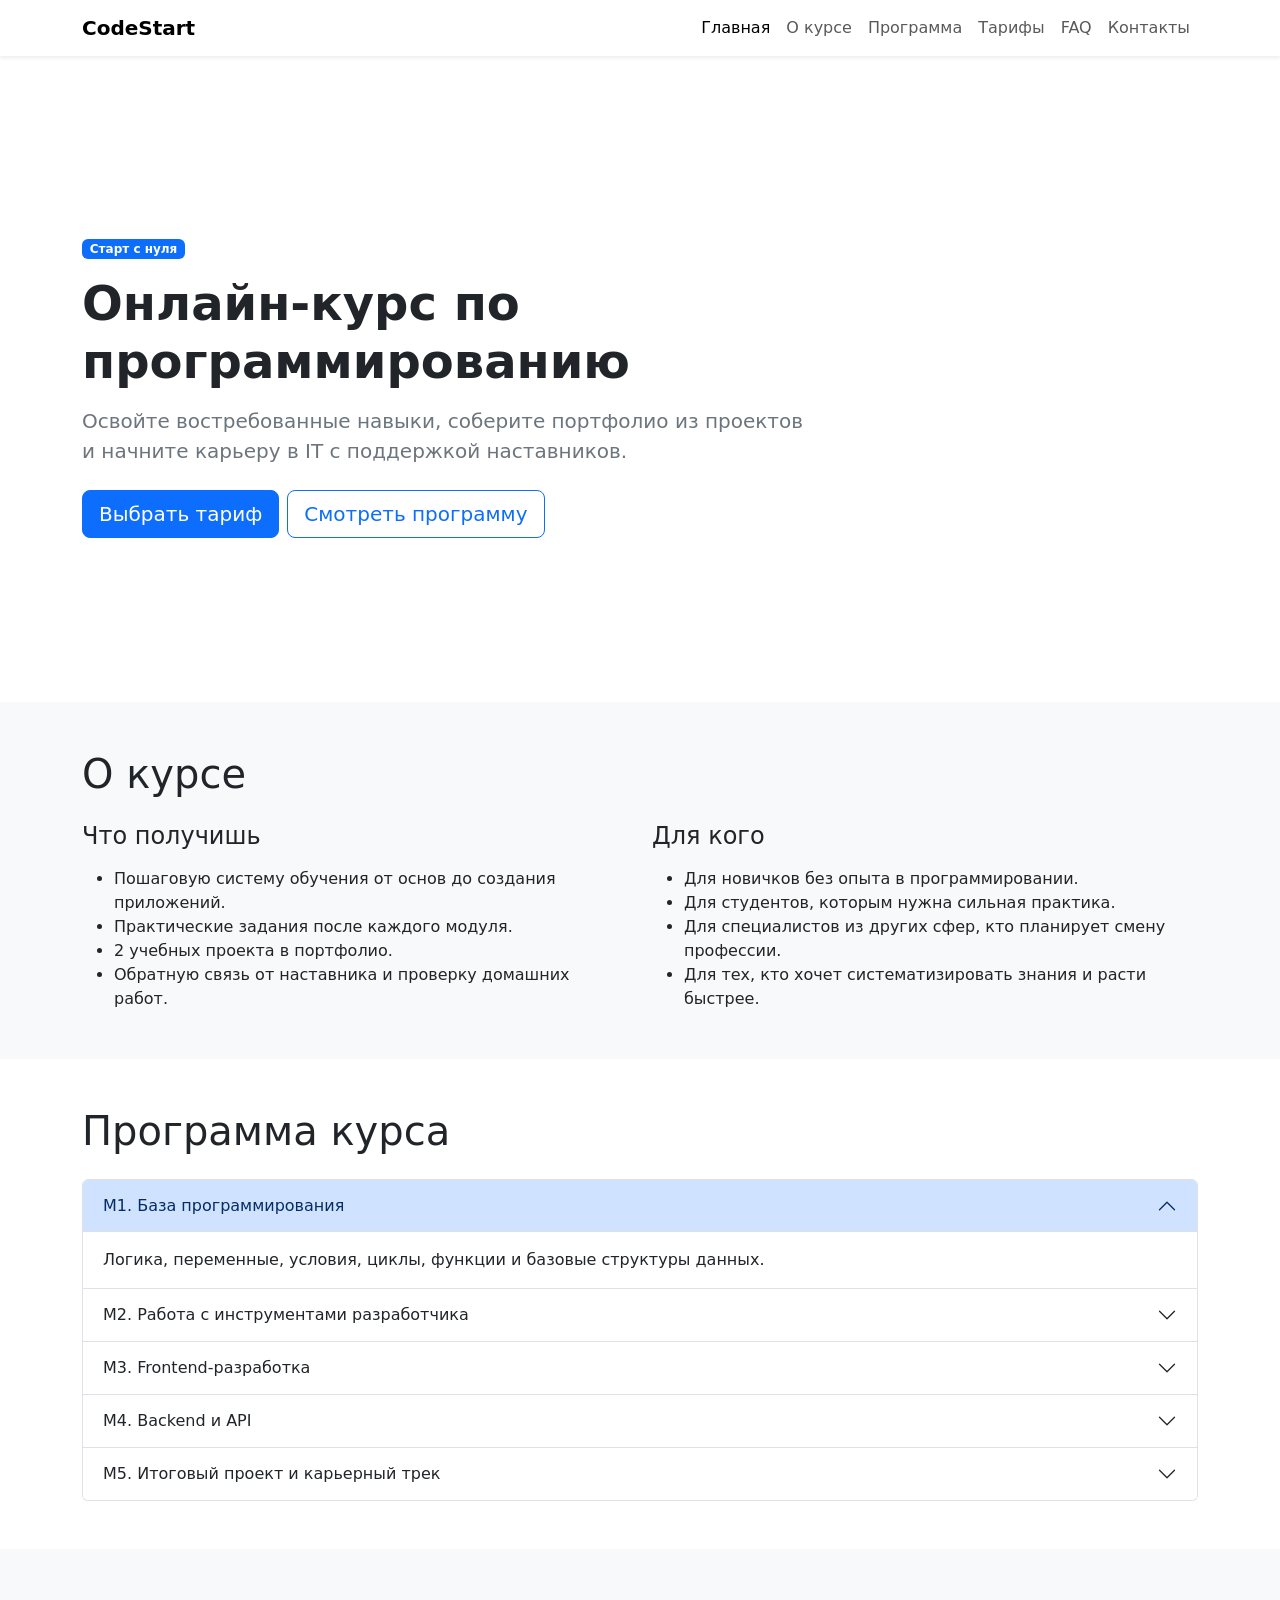
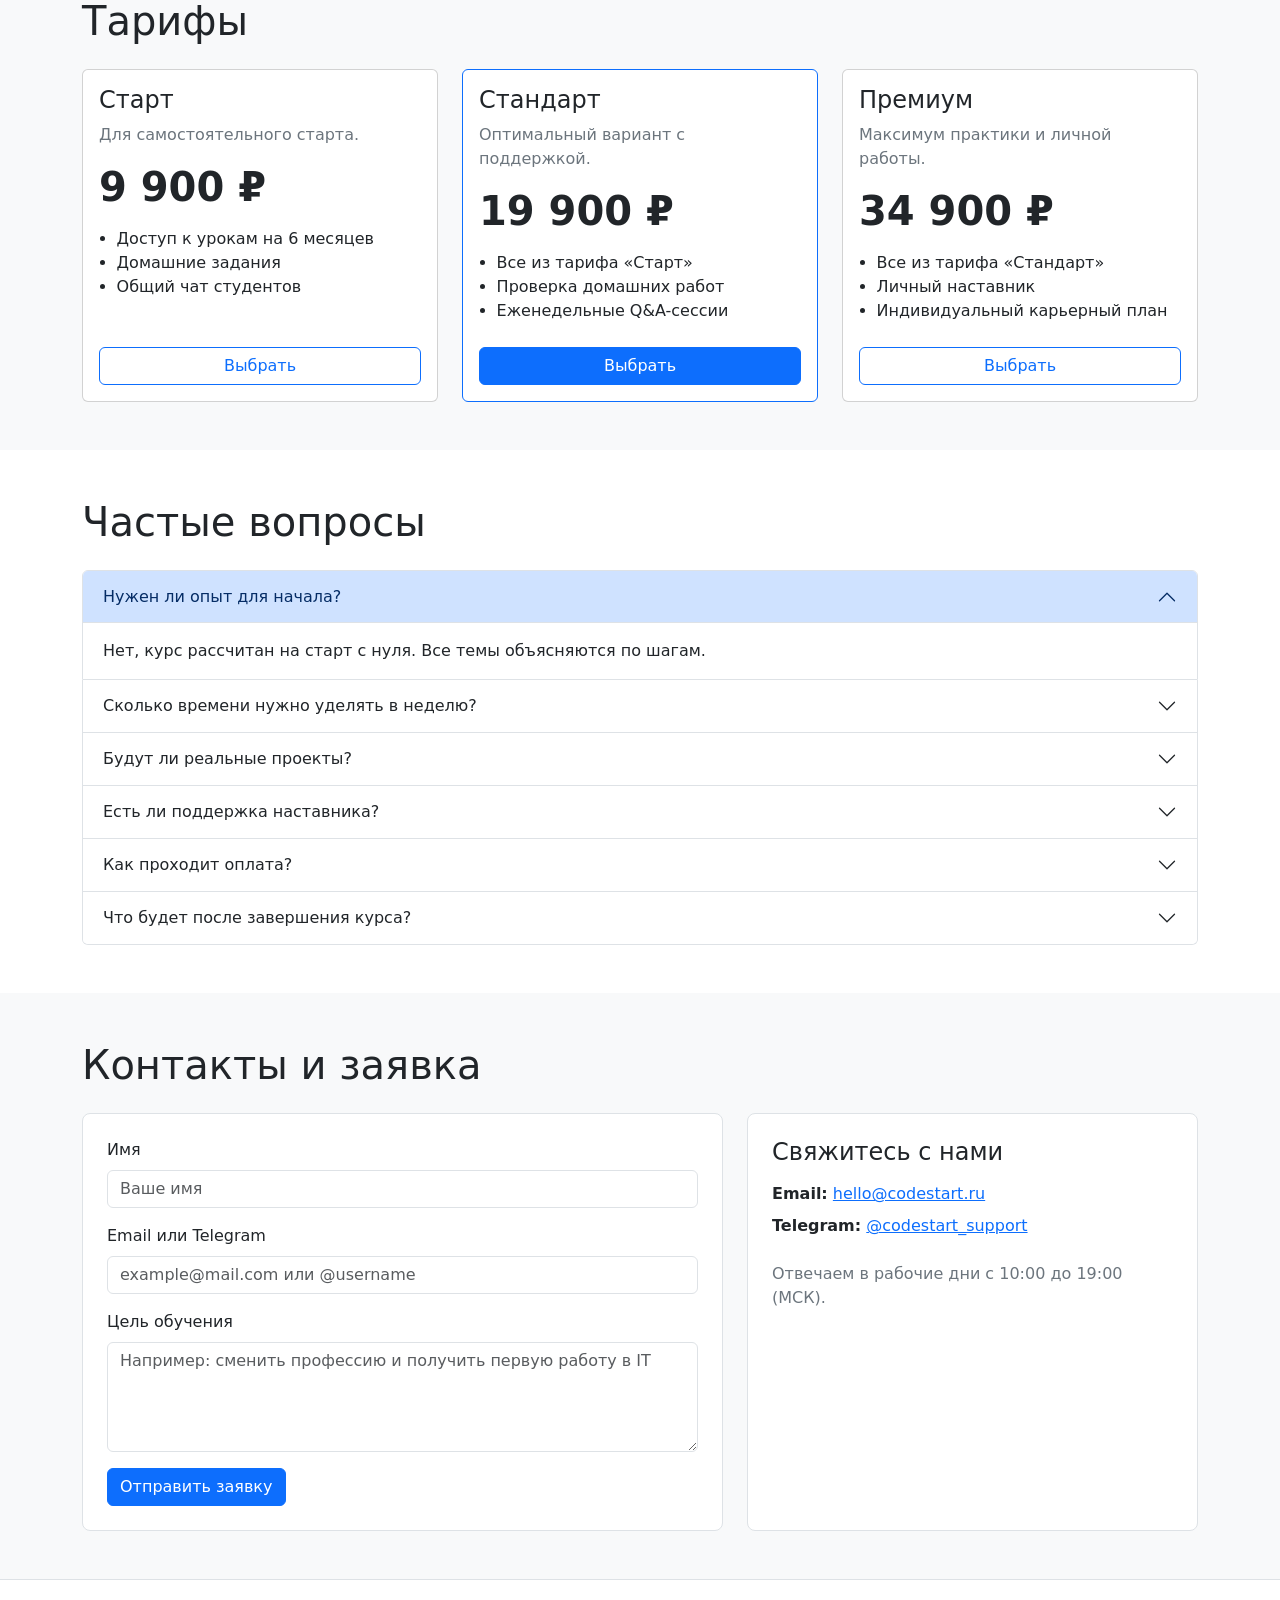
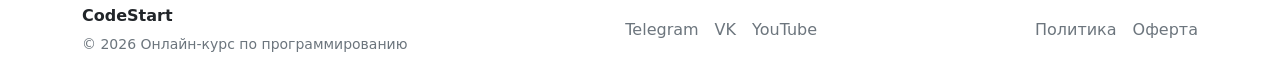
==== index.html @ e0443b55 "initial commit" ====
﻿<!doctype html>
<html lang="ru">
<head>
  <meta charset="utf-8">
  <meta name="viewport" content="width=device-width, initial-scale=1">
  <meta name="description" content="Онлайн-курс по программированию: обучение с нуля, практика на проектах, поддержка наставника.">
  <title>Онлайн-курс по программированию</title>
  <link href="https://cdn.jsdelivr.net/npm/bootstrap@5.3.3/dist/css/bootstrap.min.css" rel="stylesheet" integrity="sha384-QWTKZyjpPEjISv5WaRU9OFeRpok6YctnYmDr5pNlyT2bRjXh0JMhjY6hW+ALEwIH" crossorigin="anonymous">
  <link rel="stylesheet" href="css/style.css">
</head>
<body data-bs-spy="scroll" data-bs-target="#mainNav" data-bs-offset="90" tabindex="0">
  <header>
    <nav id="mainNav" class="navbar navbar-expand-lg navbar-light bg-white shadow-sm fixed-top" aria-label="Главная навигация">
      <div class="container">
        <a class="navbar-brand fw-semibold" href="#top">CodeStart</a>
        <button class="navbar-toggler" type="button" data-bs-toggle="collapse" data-bs-target="#navbarMenu" aria-controls="navbarMenu" aria-expanded="false" aria-label="Открыть или закрыть меню навигации">
          <span class="navbar-toggler-icon"></span>
        </button>
        <div class="collapse navbar-collapse" id="navbarMenu">
          <ul class="navbar-nav ms-auto mb-2 mb-lg-0">
            <li class="nav-item"><a class="nav-link" href="#top">Главная</a></li>
            <li class="nav-item"><a class="nav-link" href="#about">О курсе</a></li>
            <li class="nav-item"><a class="nav-link" href="#program">Программа</a></li>
            <li class="nav-item"><a class="nav-link" href="#pricing">Тарифы</a></li>
            <li class="nav-item"><a class="nav-link" href="#faq">FAQ</a></li>
            <li class="nav-item"><a class="nav-link" href="#contacts">Контакты</a></li>
          </ul>
        </div>
      </div>
    </nav>
  </header>

  <main>
    <section id="top" class="hero section-anchor py-5">
      <div class="container py-5">
        <div class="row align-items-center g-4">
          <div class="col-lg-8">
            <span class="badge text-bg-primary mb-3">Старт с нуля</span>
            <h1 class="display-5 fw-bold mb-3">Онлайн-курс по программированию</h1>
            <p class="lead text-secondary mb-4">Освойте востребованные навыки, соберите портфолио из проектов и начните карьеру в IT с поддержкой наставников.</p>
            <div class="d-flex flex-wrap gap-2">
              <a href="#pricing" class="btn btn-primary btn-lg">Выбрать тариф</a>
              <a href="#program" class="btn btn-outline-primary btn-lg">Смотреть программу</a>
            </div>
          </div>
        </div>
      </div>
    </section>

    <section id="about" class="section-anchor py-5 bg-light">
      <div class="container">
        <h2 class="h1 mb-4">О курсе</h2>
        <div class="row g-4">
          <div class="col-md-6">
            <h3 class="h4 mb-3">Что получишь</h3>
            <ul class="mb-0">
              <li>Пошаговую систему обучения от основ до создания приложений.</li>
              <li>Практические задания после каждого модуля.</li>
              <li>2 учебных проекта в портфолио.</li>
              <li>Обратную связь от наставника и проверку домашних работ.</li>
            </ul>
          </div>
          <div class="col-md-6">
            <h3 class="h4 mb-3">Для кого</h3>
            <ul class="mb-0">
              <li>Для новичков без опыта в программировании.</li>
              <li>Для студентов, которым нужна сильная практика.</li>
              <li>Для специалистов из других сфер, кто планирует смену профессии.</li>
              <li>Для тех, кто хочет систематизировать знания и расти быстрее.</li>
            </ul>
          </div>
        </div>
      </div>
    </section>

    <section id="program" class="section-anchor py-5">
      <div class="container">
        <h2 class="h1 mb-4">Программа курса</h2>
        <div class="accordion" id="programAccordion">
          <div class="accordion-item">
            <h3 class="accordion-header" id="programHeadingOne">
              <button class="accordion-button" type="button" data-bs-toggle="collapse" data-bs-target="#programCollapseOne" aria-expanded="true" aria-controls="programCollapseOne">
                М1. База программирования
              </button>
            </h3>
            <div id="programCollapseOne" class="accordion-collapse collapse show" aria-labelledby="programHeadingOne" data-bs-parent="#programAccordion">
              <div class="accordion-body">Логика, переменные, условия, циклы, функции и базовые структуры данных.</div>
            </div>
          </div>
          <div class="accordion-item">
            <h3 class="accordion-header" id="programHeadingTwo">
              <button class="accordion-button collapsed" type="button" data-bs-toggle="collapse" data-bs-target="#programCollapseTwo" aria-expanded="false" aria-controls="programCollapseTwo">
                М2. Работа с инструментами разработчика
              </button>
            </h3>
            <div id="programCollapseTwo" class="accordion-collapse collapse" aria-labelledby="programHeadingTwo" data-bs-parent="#programAccordion">
              <div class="accordion-body">Git и GitHub, командная строка, отладка, организация проекта и рабочий процесс.</div>
            </div>
          </div>
          <div class="accordion-item">
            <h3 class="accordion-header" id="programHeadingThree">
              <button class="accordion-button collapsed" type="button" data-bs-toggle="collapse" data-bs-target="#programCollapseThree" aria-expanded="false" aria-controls="programCollapseThree">
                М3. Frontend-разработка
              </button>
            </h3>
            <div id="programCollapseThree" class="accordion-collapse collapse" aria-labelledby="programHeadingThree" data-bs-parent="#programAccordion">
              <div class="accordion-body">HTML, CSS, адаптивная верстка и JavaScript для создания интерактивных интерфейсов.</div>
            </div>
          </div>
          <div class="accordion-item">
            <h3 class="accordion-header" id="programHeadingFour">
              <button class="accordion-button collapsed" type="button" data-bs-toggle="collapse" data-bs-target="#programCollapseFour" aria-expanded="false" aria-controls="programCollapseFour">
                М4. Backend и API
              </button>
            </h3>
            <div id="programCollapseFour" class="accordion-collapse collapse" aria-labelledby="programHeadingFour" data-bs-parent="#programAccordion">
              <div class="accordion-body">Основы серверной логики, работа с API, базы данных и обработка запросов.</div>
            </div>
          </div>
          <div class="accordion-item">
            <h3 class="accordion-header" id="programHeadingFive">
              <button class="accordion-button collapsed" type="button" data-bs-toggle="collapse" data-bs-target="#programCollapseFive" aria-expanded="false" aria-controls="programCollapseFive">
                М5. Итоговый проект и карьерный трек
              </button>
            </h3>
            <div id="programCollapseFive" class="accordion-collapse collapse" aria-labelledby="programHeadingFive" data-bs-parent="#programAccordion">
              <div class="accordion-body">Создание финального проекта, оформление портфолио и подготовка к первым собеседованиям.</div>
            </div>
          </div>
        </div>
      </div>
    </section>

    <section id="pricing" class="section-anchor py-5 bg-light">
      <div class="container">
        <h2 class="h1 mb-4">Тарифы</h2>
        <div class="row g-4">
          <div class="col-md-6 col-lg-4">
            <div class="card h-100">
              <div class="card-body d-flex flex-column">
                <h3 class="h4 card-title">Старт</h3>
                <p class="text-secondary">Для самостоятельного старта.</p>
                <p class="display-6 fw-semibold mb-3">9 900 ₽</p>
                <ul class="mb-4">
                  <li>Доступ к урокам на 6 месяцев</li>
                  <li>Домашние задания</li>
                  <li>Общий чат студентов</li>
                </ul>
                <a href="#contacts" class="btn btn-outline-primary mt-auto">Выбрать</a>
              </div>
            </div>
          </div>
          <div class="col-md-6 col-lg-4">
            <div class="card h-100 border-primary">
              <div class="card-body d-flex flex-column">
                <h3 class="h4 card-title">Стандарт</h3>
                <p class="text-secondary">Оптимальный вариант с поддержкой.</p>
                <p class="display-6 fw-semibold mb-3">19 900 ₽</p>
                <ul class="mb-4">
                  <li>Все из тарифа «Старт»</li>
                  <li>Проверка домашних работ</li>
                  <li>Еженедельные Q&amp;A-сессии</li>
                </ul>
                <a href="#contacts" class="btn btn-primary mt-auto">Выбрать</a>
              </div>
            </div>
          </div>
          <div class="col-md-6 col-lg-4">
            <div class="card h-100">
              <div class="card-body d-flex flex-column">
                <h3 class="h4 card-title">Премиум</h3>
                <p class="text-secondary">Максимум практики и личной работы.</p>
                <p class="display-6 fw-semibold mb-3">34 900 ₽</p>
                <ul class="mb-4">
                  <li>Все из тарифа «Стандарт»</li>
                  <li>Личный наставник</li>
                  <li>Индивидуальный карьерный план</li>
                </ul>
                <a href="#contacts" class="btn btn-outline-primary mt-auto">Выбрать</a>
              </div>
            </div>
          </div>
        </div>
      </div>
    </section>

    <section id="faq" class="section-anchor py-5">
      <div class="container">
        <h2 class="h1 mb-4">Частые вопросы</h2>
        <div class="accordion" id="faqAccordion">
          <div class="accordion-item">
            <h3 class="accordion-header" id="faqHeadingOne">
              <button class="accordion-button" type="button" data-bs-toggle="collapse" data-bs-target="#faqCollapseOne" aria-expanded="true" aria-controls="faqCollapseOne">
                Нужен ли опыт для начала?
              </button>
            </h3>
            <div id="faqCollapseOne" class="accordion-collapse collapse show" aria-labelledby="faqHeadingOne" data-bs-parent="#faqAccordion">
              <div class="accordion-body">Нет, курс рассчитан на старт с нуля. Все темы объясняются по шагам.</div>
            </div>
          </div>
          <div class="accordion-item">
            <h3 class="accordion-header" id="faqHeadingTwo">
              <button class="accordion-button collapsed" type="button" data-bs-toggle="collapse" data-bs-target="#faqCollapseTwo" aria-expanded="false" aria-controls="faqCollapseTwo">
                Сколько времени нужно уделять в неделю?
              </button>
            </h3>
            <div id="faqCollapseTwo" class="accordion-collapse collapse" aria-labelledby="faqHeadingTwo" data-bs-parent="#faqAccordion">
              <div class="accordion-body">Рекомендуем 6-8 часов в неделю для стабильного прогресса и выполнения практики.</div>
            </div>
          </div>
          <div class="accordion-item">
            <h3 class="accordion-header" id="faqHeadingThree">
              <button class="accordion-button collapsed" type="button" data-bs-toggle="collapse" data-bs-target="#faqCollapseThree" aria-expanded="false" aria-controls="faqCollapseThree">
                Будут ли реальные проекты?
              </button>
            </h3>
            <div id="faqCollapseThree" class="accordion-collapse collapse" aria-labelledby="faqHeadingThree" data-bs-parent="#faqAccordion">
              <div class="accordion-body">Да, в процессе обучения вы сделаете учебные проекты и один итоговый для портфолио.</div>
            </div>
          </div>
          <div class="accordion-item">
            <h3 class="accordion-header" id="faqHeadingFour">
              <button class="accordion-button collapsed" type="button" data-bs-toggle="collapse" data-bs-target="#faqCollapseFour" aria-expanded="false" aria-controls="faqCollapseFour">
                Есть ли поддержка наставника?
              </button>
            </h3>
            <div id="faqCollapseFour" class="accordion-collapse collapse" aria-labelledby="faqHeadingFour" data-bs-parent="#faqAccordion">
              <div class="accordion-body">Поддержка наставника включена в тарифы «Стандарт» и «Премиум».</div>
            </div>
          </div>
          <div class="accordion-item">
            <h3 class="accordion-header" id="faqHeadingFive">
              <button class="accordion-button collapsed" type="button" data-bs-toggle="collapse" data-bs-target="#faqCollapseFive" aria-expanded="false" aria-controls="faqCollapseFive">
                Как проходит оплата?
              </button>
            </h3>
            <div id="faqCollapseFive" class="accordion-collapse collapse" aria-labelledby="faqHeadingFive" data-bs-parent="#faqAccordion">
              <div class="accordion-body">Оплата доступна банковской картой, также можно оформить рассрочку.</div>
            </div>
          </div>
          <div class="accordion-item">
            <h3 class="accordion-header" id="faqHeadingSix">
              <button class="accordion-button collapsed" type="button" data-bs-toggle="collapse" data-bs-target="#faqCollapseSix" aria-expanded="false" aria-controls="faqCollapseSix">
                Что будет после завершения курса?
              </button>
            </h3>
            <div id="faqCollapseSix" class="accordion-collapse collapse" aria-labelledby="faqHeadingSix" data-bs-parent="#faqAccordion">
              <div class="accordion-body">Вы получите сертификат, портфолио-проект и рекомендации по поиску первой работы.</div>
            </div>
          </div>
        </div>
      </div>
    </section>

    <section id="contacts" class="section-anchor py-5 bg-light">
      <div class="container">
        <h2 class="h1 mb-4">Контакты и заявка</h2>
        <div class="row g-4">
          <div class="col-lg-7">
            <form class="p-4 bg-white border rounded-3" aria-label="Форма заявки на курс">
              <div class="mb-3">
                <label for="name" class="form-label">Имя</label>
                <input type="text" class="form-control" id="name" name="name" placeholder="Ваше имя" required>
              </div>
              <div class="mb-3">
                <label for="contact" class="form-label">Email или Telegram</label>
                <input type="text" class="form-control" id="contact" name="contact" placeholder="example@mail.com или @username" required>
              </div>
              <div class="mb-3">
                <label for="goal" class="form-label">Цель обучения</label>
                <textarea class="form-control" id="goal" name="goal" rows="4" placeholder="Например: сменить профессию и получить первую работу в IT" required></textarea>
              </div>
              <button type="submit" class="btn btn-primary">Отправить заявку</button>
            </form>
          </div>
          <div class="col-lg-5">
            <div class="p-4 bg-white border rounded-3 h-100">
              <h3 class="h4 mb-3">Свяжитесь с нами</h3>
              <p class="mb-2"><strong>Email:</strong> <a href="mailto:hello@codestart.ru">hello@codestart.ru</a></p>
              <p class="mb-4"><strong>Telegram:</strong> <a href="https://t.me/codestart_support" target="_blank" rel="noopener noreferrer">@codestart_support</a></p>
              <p class="text-secondary mb-0">Отвечаем в рабочие дни с 10:00 до 19:00 (МСК).</p>
            </div>
          </div>
        </div>
      </div>
    </section>
  </main>

  <footer class="py-4 border-top">
    <div class="container d-flex flex-column flex-md-row justify-content-between align-items-start align-items-md-center gap-3">
      <div>
        <p class="mb-1 fw-semibold">CodeStart</p>
        <small class="text-secondary">© 2026 Онлайн-курс по программированию</small>
      </div>
      <div class="d-flex flex-wrap gap-3">
        <a href="#" class="link-secondary">Telegram</a>
        <a href="#" class="link-secondary">VK</a>
        <a href="#" class="link-secondary">YouTube</a>
      </div>
      <div class="d-flex flex-wrap gap-3">
        <a href="#" class="link-secondary">Политика</a>
        <a href="#" class="link-secondary">Оферта</a>
      </div>
    </div>
  </footer>

  <script src="https://cdn.jsdelivr.net/npm/bootstrap@5.3.3/dist/js/bootstrap.bundle.min.js" integrity="sha384-YvpcrYf0tY3lHB60NNkmXc5s9fDVZLESaAA55NDzOxhy9GkcIdslK1eN7N6jIeHz" crossorigin="anonymous"></script>
</body>
</html>
---- css/style.css ----
﻿html {
  scroll-behavior: smooth;
}

body {
  padding-top: 72px;
}

.section-anchor {
  scroll-margin-top: 88px;
}

.hero {
  min-height: 70vh;
  display: flex;
  align-items: center;
}

.card ul {
  padding-left: 1.1rem;
}

footer a {
  text-decoration: none;
}

footer a:hover,
footer a:focus {
  text-decoration: underline;
}
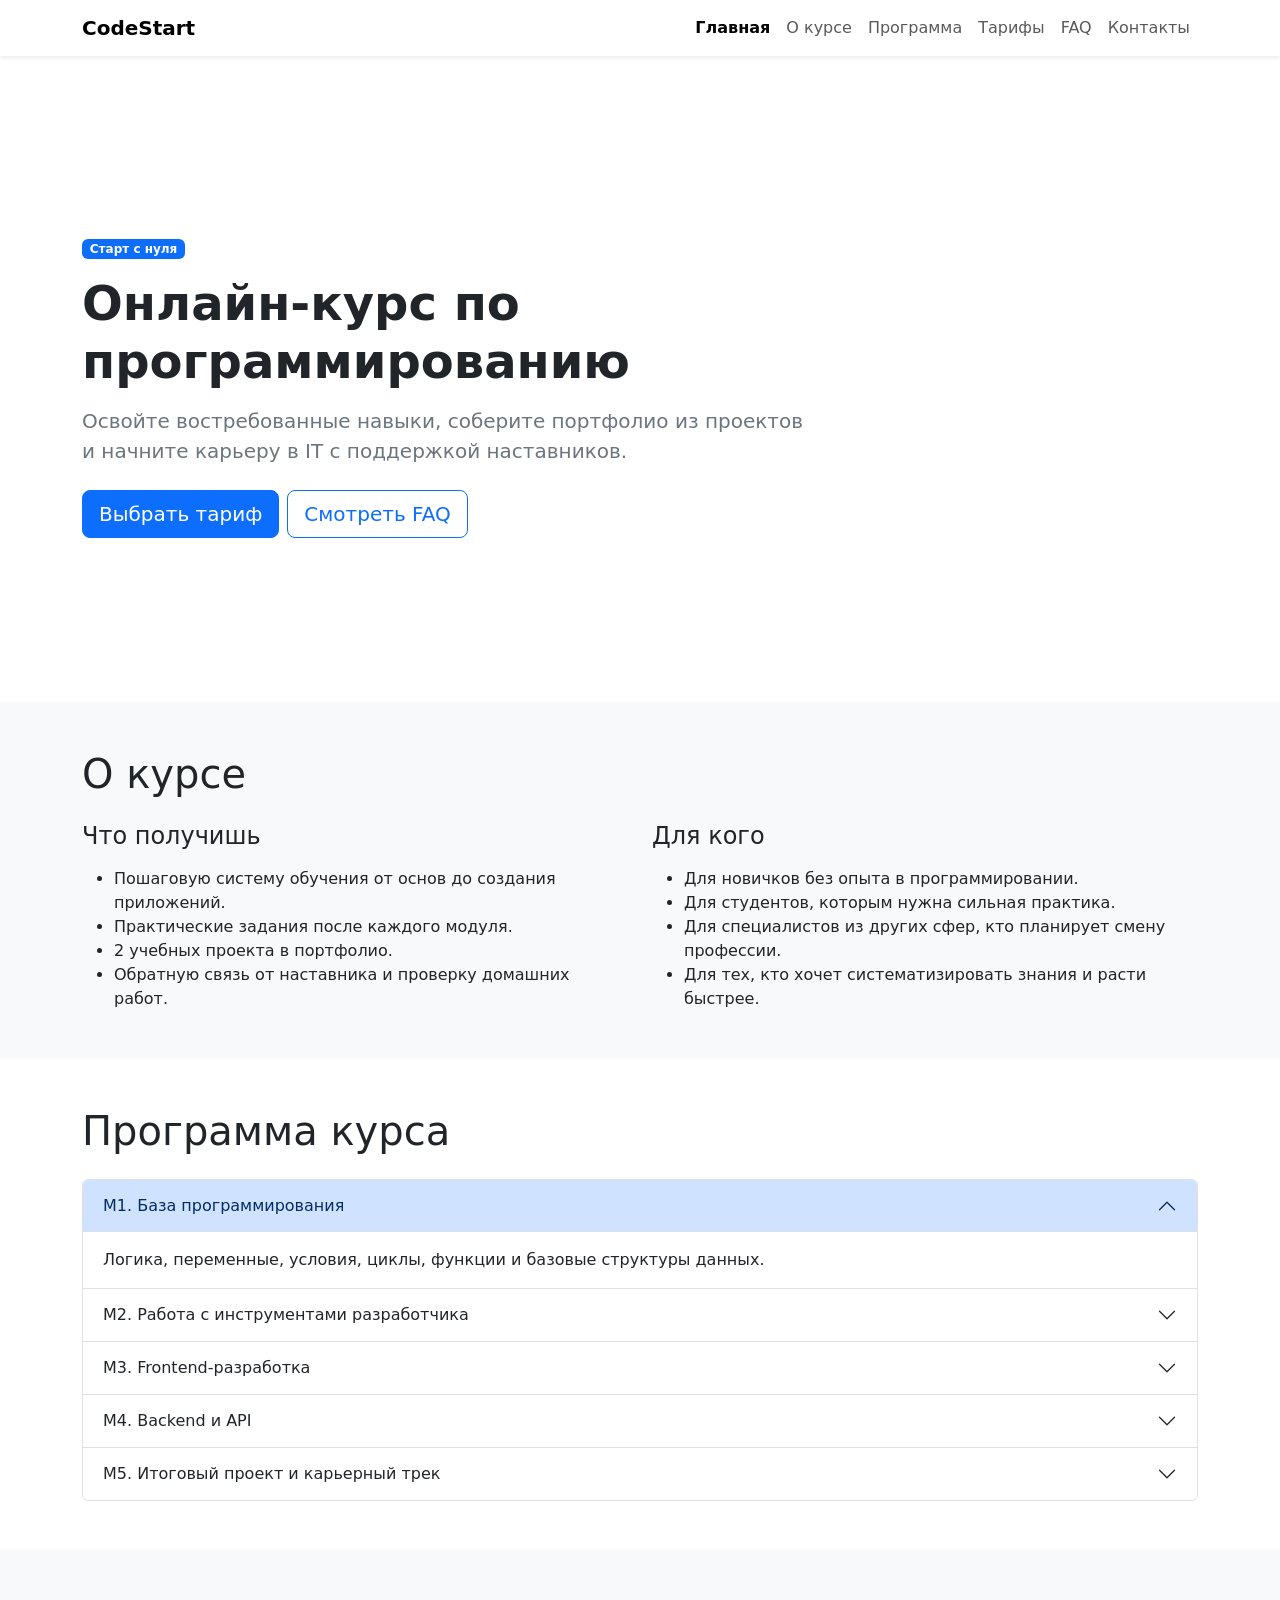
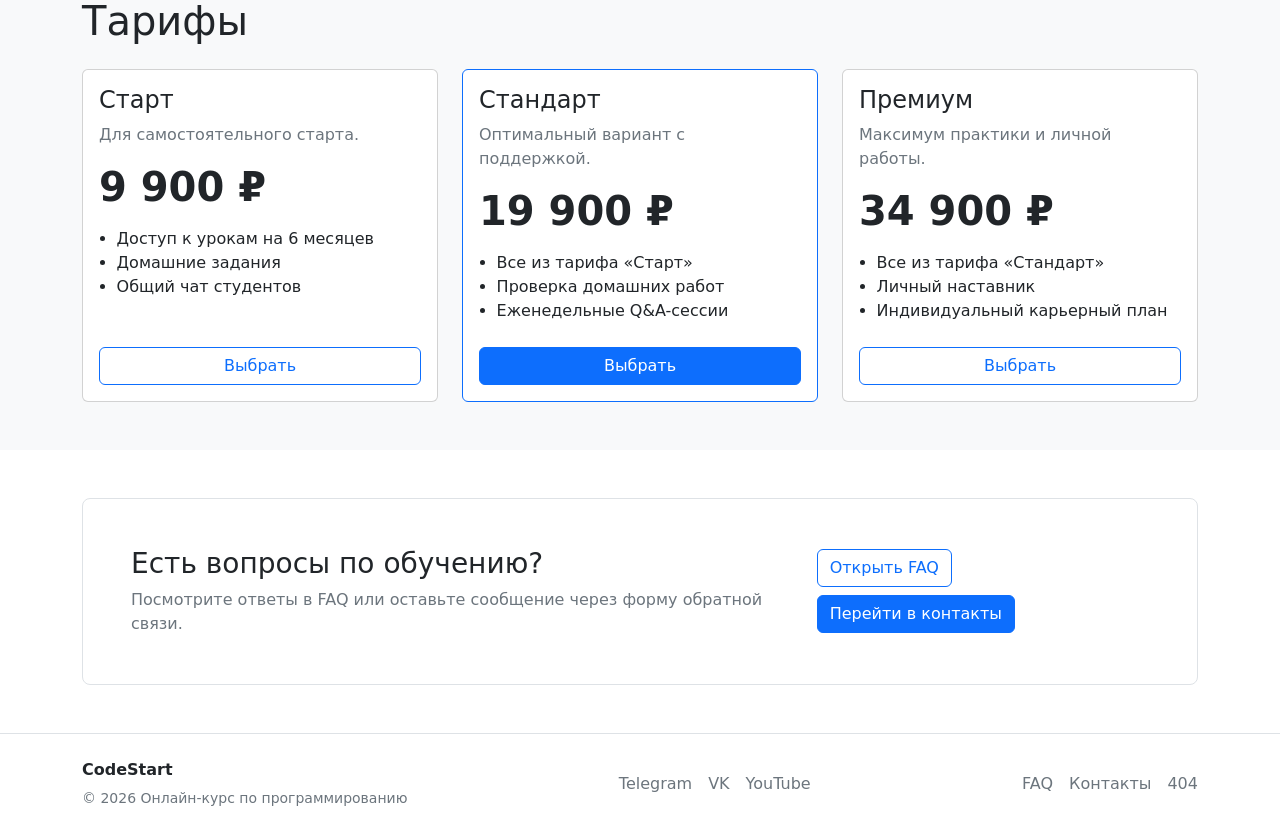
==== commit e9aae4b0: "Practice 8: multipage Bootstrap site with contacts, FAQ, 404" ====
--- a/index.html
+++ b/index.html
@@ -4,26 +4,26 @@
   <meta charset="utf-8">
   <meta name="viewport" content="width=device-width, initial-scale=1">
   <meta name="description" content="Онлайн-курс по программированию: обучение с нуля, практика на проектах, поддержка наставника.">
-  <title>Онлайн-курс по программированию</title>
+  <title>Главная | CodeStart</title>
   <link href="https://cdn.jsdelivr.net/npm/bootstrap@5.3.3/dist/css/bootstrap.min.css" rel="stylesheet" integrity="sha384-QWTKZyjpPEjISv5WaRU9OFeRpok6YctnYmDr5pNlyT2bRjXh0JMhjY6hW+ALEwIH" crossorigin="anonymous">
   <link rel="stylesheet" href="css/style.css">
 </head>
-<body data-bs-spy="scroll" data-bs-target="#mainNav" data-bs-offset="90" tabindex="0">
+<body>
   <header>
     <nav id="mainNav" class="navbar navbar-expand-lg navbar-light bg-white shadow-sm fixed-top" aria-label="Главная навигация">
       <div class="container">
-        <a class="navbar-brand fw-semibold" href="#top">CodeStart</a>
+        <a class="navbar-brand fw-semibold" href="index.html">CodeStart</a>
         <button class="navbar-toggler" type="button" data-bs-toggle="collapse" data-bs-target="#navbarMenu" aria-controls="navbarMenu" aria-expanded="false" aria-label="Открыть или закрыть меню навигации">
           <span class="navbar-toggler-icon"></span>
         </button>
         <div class="collapse navbar-collapse" id="navbarMenu">
           <ul class="navbar-nav ms-auto mb-2 mb-lg-0">
-            <li class="nav-item"><a class="nav-link" href="#top">Главная</a></li>
-            <li class="nav-item"><a class="nav-link" href="#about">О курсе</a></li>
-            <li class="nav-item"><a class="nav-link" href="#program">Программа</a></li>
-            <li class="nav-item"><a class="nav-link" href="#pricing">Тарифы</a></li>
-            <li class="nav-item"><a class="nav-link" href="#faq">FAQ</a></li>
-            <li class="nav-item"><a class="nav-link" href="#contacts">Контакты</a></li>
+            <li class="nav-item"><a class="nav-link active" aria-current="page" href="index.html">Главная</a></li>
+            <li class="nav-item"><a class="nav-link" href="index.html#about">О курсе</a></li>
+            <li class="nav-item"><a class="nav-link" href="index.html#program">Программа</a></li>
+            <li class="nav-item"><a class="nav-link" href="index.html#pricing">Тарифы</a></li>
+            <li class="nav-item"><a class="nav-link" href="faq.html">FAQ</a></li>
+            <li class="nav-item"><a class="nav-link" href="contacts.html">Контакты</a></li>
           </ul>
         </div>
       </div>
@@ -40,7 +40,7 @@
             <p class="lead text-secondary mb-4">Освойте востребованные навыки, соберите портфолио из проектов и начните карьеру в IT с поддержкой наставников.</p>
             <div class="d-flex flex-wrap gap-2">
               <a href="#pricing" class="btn btn-primary btn-lg">Выбрать тариф</a>
-              <a href="#program" class="btn btn-outline-primary btn-lg">Смотреть программу</a>
+              <a href="faq.html" class="btn btn-outline-primary btn-lg">Смотреть FAQ</a>
             </div>
           </div>
         </div>
@@ -146,7 +146,7 @@
                   <li>Домашние задания</li>
                   <li>Общий чат студентов</li>
                 </ul>
-                <a href="#contacts" class="btn btn-outline-primary mt-auto">Выбрать</a>
+                <a href="contacts.html" class="btn btn-outline-primary mt-auto">Выбрать</a>
               </div>
             </div>
           </div>
@@ -161,7 +161,7 @@
                   <li>Проверка домашних работ</li>
                   <li>Еженедельные Q&amp;A-сессии</li>
                 </ul>
-                <a href="#contacts" class="btn btn-primary mt-auto">Выбрать</a>
+                <a href="contacts.html" class="btn btn-primary mt-auto">Выбрать</a>
               </div>
             </div>
           </div>
@@ -176,7 +176,7 @@
                   <li>Личный наставник</li>
                   <li>Индивидуальный карьерный план</li>
                 </ul>
-                <a href="#contacts" class="btn btn-outline-primary mt-auto">Выбрать</a>
+                <a href="contacts.html" class="btn btn-outline-primary mt-auto">Выбрать</a>
               </div>
             </div>
           </div>
@@ -184,102 +184,16 @@
       </div>
     </section>
 
-    <section id="faq" class="section-anchor py-5">
-      <div class="container">
-        <h2 class="h1 mb-4">Частые вопросы</h2>
-        <div class="accordion" id="faqAccordion">
-          <div class="accordion-item">
-            <h3 class="accordion-header" id="faqHeadingOne">
-              <button class="accordion-button" type="button" data-bs-toggle="collapse" data-bs-target="#faqCollapseOne" aria-expanded="true" aria-controls="faqCollapseOne">
-                Нужен ли опыт для начала?
-              </button>
-            </h3>
-            <div id="faqCollapseOne" class="accordion-collapse collapse show" aria-labelledby="faqHeadingOne" data-bs-parent="#faqAccordion">
-              <div class="accordion-body">Нет, курс рассчитан на старт с нуля. Все темы объясняются по шагам.</div>
-            </div>
-          </div>
-          <div class="accordion-item">
-            <h3 class="accordion-header" id="faqHeadingTwo">
-              <button class="accordion-button collapsed" type="button" data-bs-toggle="collapse" data-bs-target="#faqCollapseTwo" aria-expanded="false" aria-controls="faqCollapseTwo">
-                Сколько времени нужно уделять в неделю?
-              </button>
-            </h3>
-            <div id="faqCollapseTwo" class="accordion-collapse collapse" aria-labelledby="faqHeadingTwo" data-bs-parent="#faqAccordion">
-              <div class="accordion-body">Рекомендуем 6-8 часов в неделю для стабильного прогресса и выполнения практики.</div>
-            </div>
-          </div>
-          <div class="accordion-item">
-            <h3 class="accordion-header" id="faqHeadingThree">
-              <button class="accordion-button collapsed" type="button" data-bs-toggle="collapse" data-bs-target="#faqCollapseThree" aria-expanded="false" aria-controls="faqCollapseThree">
-                Будут ли реальные проекты?
-              </button>
-            </h3>
-            <div id="faqCollapseThree" class="accordion-collapse collapse" aria-labelledby="faqHeadingThree" data-bs-parent="#faqAccordion">
-              <div class="accordion-body">Да, в процессе обучения вы сделаете учебные проекты и один итоговый для портфолио.</div>
-            </div>
-          </div>
-          <div class="accordion-item">
-            <h3 class="accordion-header" id="faqHeadingFour">
-              <button class="accordion-button collapsed" type="button" data-bs-toggle="collapse" data-bs-target="#faqCollapseFour" aria-expanded="false" aria-controls="faqCollapseFour">
-                Есть ли поддержка наставника?
-              </button>
-            </h3>
-            <div id="faqCollapseFour" class="accordion-collapse collapse" aria-labelledby="faqHeadingFour" data-bs-parent="#faqAccordion">
-              <div class="accordion-body">Поддержка наставника включена в тарифы «Стандарт» и «Премиум».</div>
-            </div>
-          </div>
-          <div class="accordion-item">
-            <h3 class="accordion-header" id="faqHeadingFive">
-              <button class="accordion-button collapsed" type="button" data-bs-toggle="collapse" data-bs-target="#faqCollapseFive" aria-expanded="false" aria-controls="faqCollapseFive">
-                Как проходит оплата?
-              </button>
-            </h3>
-            <div id="faqCollapseFive" class="accordion-collapse collapse" aria-labelledby="faqHeadingFive" data-bs-parent="#faqAccordion">
-              <div class="accordion-body">Оплата доступна банковской картой, также можно оформить рассрочку.</div>
-            </div>
-          </div>
-          <div class="accordion-item">
-            <h3 class="accordion-header" id="faqHeadingSix">
-              <button class="accordion-button collapsed" type="button" data-bs-toggle="collapse" data-bs-target="#faqCollapseSix" aria-expanded="false" aria-controls="faqCollapseSix">
-                Что будет после завершения курса?
-              </button>
-            </h3>
-            <div id="faqCollapseSix" class="accordion-collapse collapse" aria-labelledby="faqHeadingSix" data-bs-parent="#faqAccordion">
-              <div class="accordion-body">Вы получите сертификат, портфолио-проект и рекомендации по поиску первой работы.</div>
-            </div>
-          </div>
-        </div>
-      </div>
-    </section>
-
-    <section id="contacts" class="section-anchor py-5 bg-light">
-      <div class="container">
-        <h2 class="h1 mb-4">Контакты и заявка</h2>
-        <div class="row g-4">
-          <div class="col-lg-7">
-            <form class="p-4 bg-white border rounded-3" aria-label="Форма заявки на курс">
-              <div class="mb-3">
-                <label for="name" class="form-label">Имя</label>
-                <input type="text" class="form-control" id="name" name="name" placeholder="Ваше имя" required>
-              </div>
-              <div class="mb-3">
-                <label for="contact" class="form-label">Email или Telegram</label>
-                <input type="text" class="form-control" id="contact" name="contact" placeholder="example@mail.com или @username" required>
-              </div>
-              <div class="mb-3">
-                <label for="goal" class="form-label">Цель обучения</label>
-                <textarea class="form-control" id="goal" name="goal" rows="4" placeholder="Например: сменить профессию и получить первую работу в IT" required></textarea>
-              </div>
-              <button type="submit" class="btn btn-primary">Отправить заявку</button>
-            </form>
-          </div>
-          <div class="col-lg-5">
-            <div class="p-4 bg-white border rounded-3 h-100">
-              <h3 class="h4 mb-3">Свяжитесь с нами</h3>
-              <p class="mb-2"><strong>Email:</strong> <a href="mailto:hello@codestart.ru">hello@codestart.ru</a></p>
-              <p class="mb-4"><strong>Telegram:</strong> <a href="https://t.me/codestart_support" target="_blank" rel="noopener noreferrer">@codestart_support</a></p>
-              <p class="text-secondary mb-0">Отвечаем в рабочие дни с 10:00 до 19:00 (МСК).</p>
-            </div>
+    <section class="py-5">
+      <div class="container">
+        <div class="p-4 p-lg-5 bg-white border rounded-3 d-flex flex-column flex-lg-row align-items-lg-center justify-content-between gap-3">
+          <div>
+            <h2 class="h3 mb-2">Есть вопросы по обучению?</h2>
+            <p class="text-secondary mb-0">Посмотрите ответы в FAQ или оставьте сообщение через форму обратной связи.</p>
+          </div>
+          <div class="d-flex flex-wrap gap-2">
+            <a class="btn btn-outline-primary" href="faq.html">Открыть FAQ</a>
+            <a class="btn btn-primary" href="contacts.html">Перейти в контакты</a>
           </div>
         </div>
       </div>
@@ -293,13 +207,14 @@
         <small class="text-secondary">© 2026 Онлайн-курс по программированию</small>
       </div>
       <div class="d-flex flex-wrap gap-3">
-        <a href="#" class="link-secondary">Telegram</a>
-        <a href="#" class="link-secondary">VK</a>
-        <a href="#" class="link-secondary">YouTube</a>
+        <a href="https://t.me/codestart_support" target="_blank" rel="noopener noreferrer" class="link-secondary">Telegram</a>
+        <a href="https://vk.com" target="_blank" rel="noopener noreferrer" class="link-secondary">VK</a>
+        <a href="https://youtube.com" target="_blank" rel="noopener noreferrer" class="link-secondary">YouTube</a>
       </div>
       <div class="d-flex flex-wrap gap-3">
-        <a href="#" class="link-secondary">Политика</a>
-        <a href="#" class="link-secondary">Оферта</a>
+        <a href="faq.html" class="link-secondary">FAQ</a>
+        <a href="contacts.html" class="link-secondary">Контакты</a>
+        <a href="404.html" class="link-secondary">404</a>
       </div>
     </div>
   </footer>
--- a/css/style.css
+++ b/css/style.css
@@ -16,8 +16,16 @@
   align-items: center;
 }
 
+.page-hero {
+  margin-top: -1px;
+}
+
 .card ul {
   padding-left: 1.1rem;
+}
+
+.navbar .nav-link.active {
+  font-weight: 600;
 }
 
 footer a {
@@ -28,3 +36,18 @@
 footer a:focus {
   text-decoration: underline;
 }
+
+.error-page {
+  min-height: 100vh;
+  padding-top: 0;
+  background: linear-gradient(180deg, #f8f9fa 0%, #ffffff 100%);
+}
+
+.error-code {
+  line-height: 1;
+  font-size: clamp(4rem, 16vw, 9rem);
+}
+
+.error-text {
+  max-width: 640px;
+}
